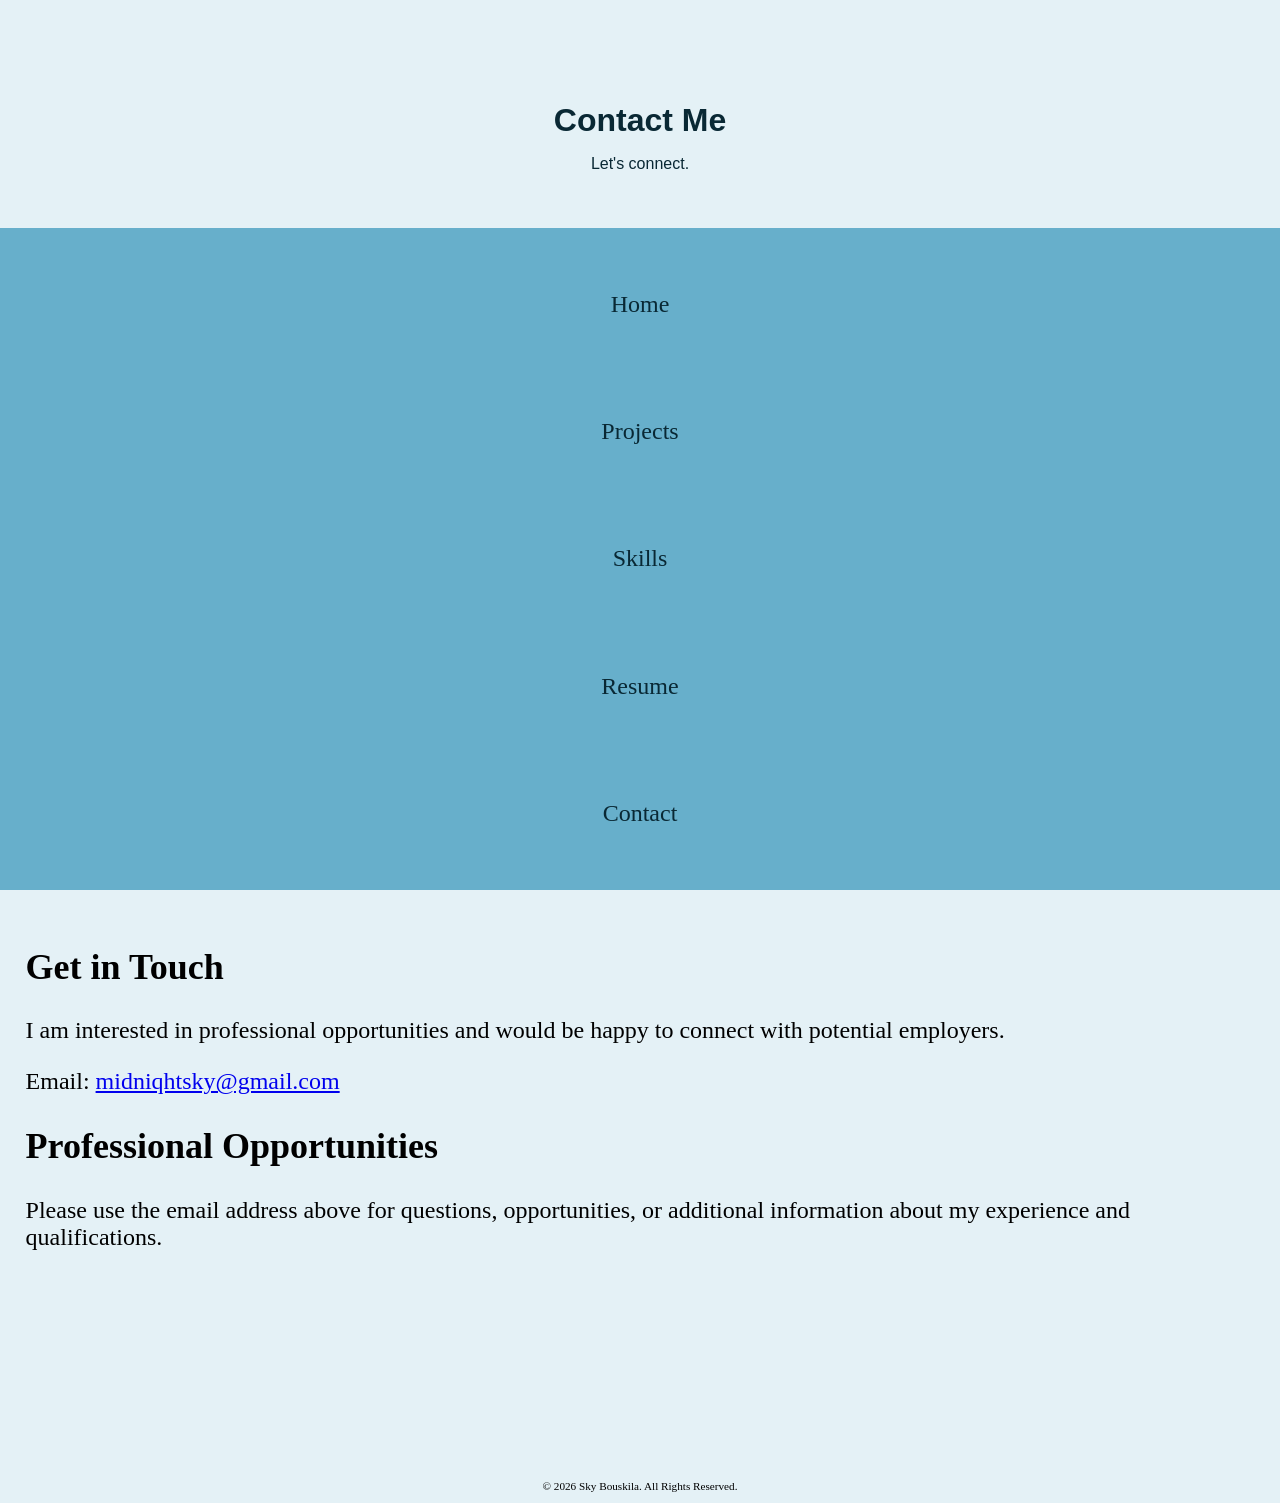
==== contact.html @ 8ada5f43 "Update portfolio pages" ====
<!DOCTYPE html>
<html lang="en">
<head>
    <meta charset="utf-8">
    <meta name="viewport" content="width=device-width, initial-scale=1.0">
    <title>Sky Bouskila | Contact</title>
    <link rel="stylesheet" href="css/styles.css">
</head>

<body>

    <header>
        <h1>Contact Me</h1>
        <p>Let's connect.</p>
    </header>

    <nav>
        <ul>
            <li><a href="index.html">Home</a></li>
            <li><a href="projects.html">Projects</a></li>
            <li><a href="skills.html">Skills</a></li>
            <li><a href="resume.html">Resume</a></li>
            <li><a href="contact.html">Contact</a></li>
        </ul>
    </nav>

    <main>

        <section>
            <h2>Get in Touch</h2>
            <p>
                I am interested in professional opportunities and would be happy
                to connect with potential employers.
            </p>

            <p>
                Email:
                <a href="mailto:sarahhavigayil@gmail.com">
                    midniqhtsky@gmail.com
                </a>
            </p>
        </section>

        <section>
            <h2>Professional Opportunities</h2>
            <p>
                Please use the email address above for questions, opportunities,
                or additional information about my experience and qualifications.
            </p>
        </section>

    </main>

    <footer>
        <p>&copy; 2026 Sky Bouskila. All Rights Reserved.</p>
    </footer>

</body>
</html>
---- css/styles.css ----
/*
Author: 
File Name: 
Date: 
*/

/* CSS Reset */
body, header, nav, main, footer, h1, div, img, ul {
    margin: 0;
    padding: 0;
    border: 0;
}

/* Style rule for body and images */
body {
	background-color: #e4f1f6;
}

img {
	max-width: 100%;
	display: block;
}

/* Style rules for mobile viewport */

/* Style rule to hide tablet-desk class */
.tablet-desk {
	display: none;
}

/* Style rule for header */
header {
	font-family: Verdana, Arial, sans-serif;
	text-align: center;
    padding: 3%;
    color: #092834;
    margin-top: 5%;
}

/* Style rules for nav */
nav {
	padding: 1%;
    margin-bottom: 1%;
    background-color: #67afcb;
}

nav ul {
    text-align: center;
}

nav li {
    font-size: 1.5em;
    padding: 4%;
}

nav li a {
    display: block;
    color: #092834;
    text-decoration: none;
}

/* Style rules for main content */
main {
	display: block;
	margin: 1% 1% 15%;
	padding: 1%;
    font-size: 1.5em;
}

.corner {
	border-radius: 12px;
}

#image {
    margin-bottom: 1%;
}

/* Style rule for footer */
footer {
	font-size: .70em;
	text-align: center;
	margin-top: 2em;
}
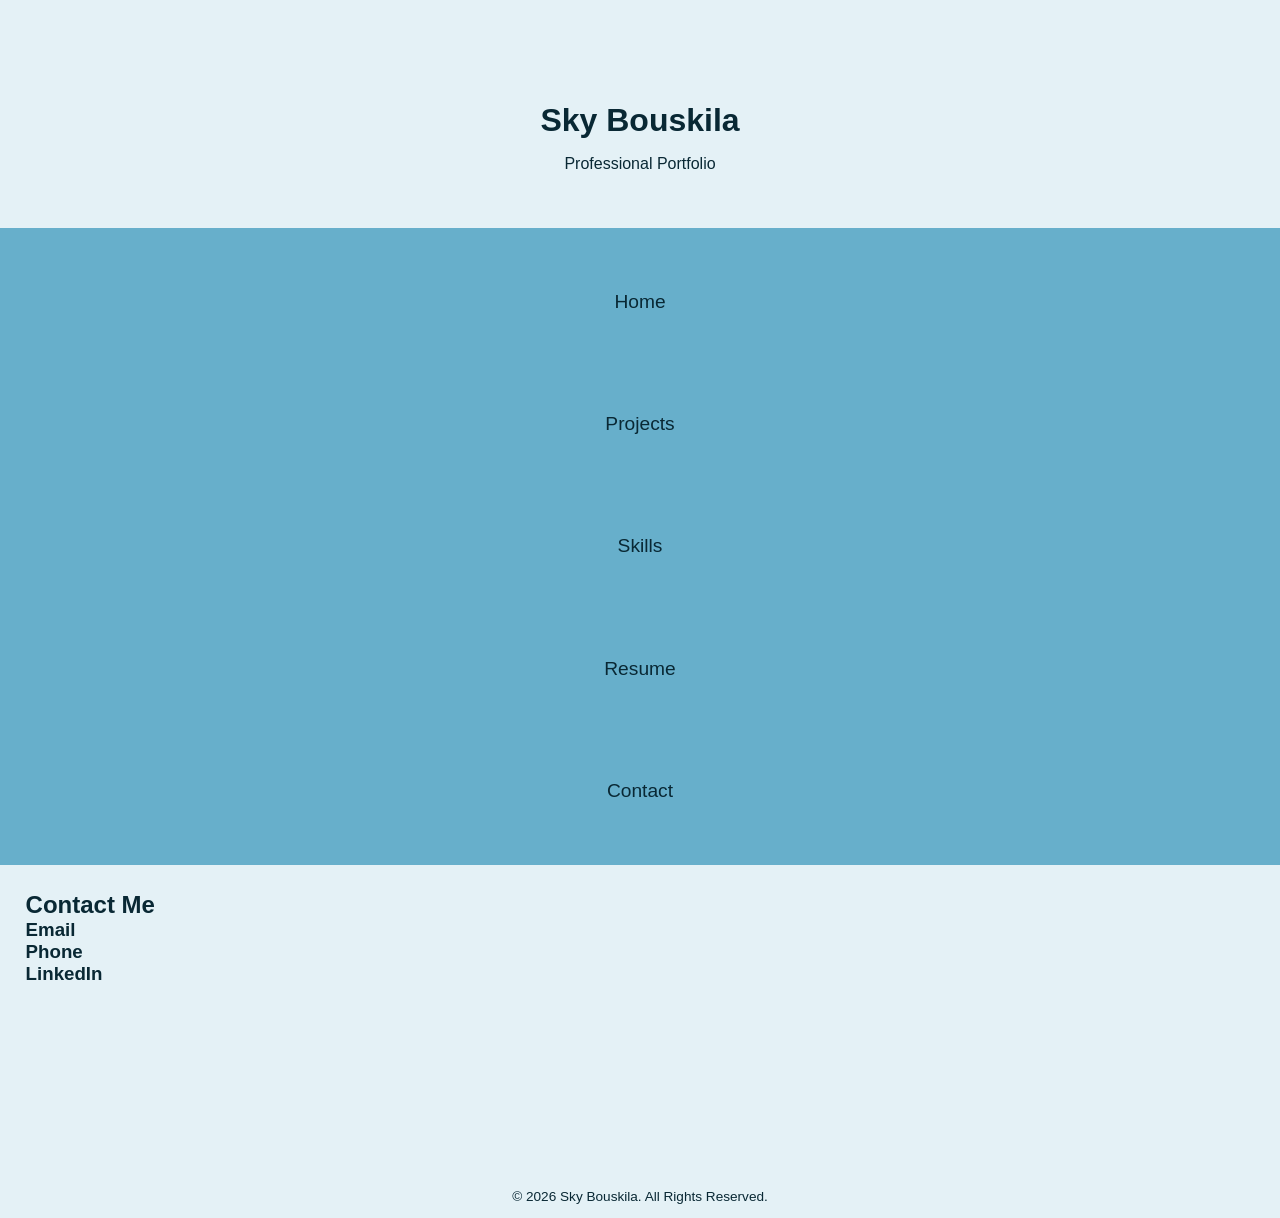
==== commit 08dca0b2: "Update contact.html" ====
--- a/contact.html
+++ b/contact.html
@@ -1,17 +1,17 @@
+
 <!DOCTYPE html>
 <html lang="en">
 <head>
-    <meta charset="utf-8">
+    <meta charset="UTF-8">
     <meta name="viewport" content="width=device-width, initial-scale=1.0">
     <title>Sky Bouskila | Contact</title>
     <link rel="stylesheet" href="css/styles.css">
 </head>
-
 <body>
 
     <header>
-        <h1>Contact Me</h1>
-        <p>Let's connect.</p>
+        <h1>Sky Bouskila</h1>
+        <p>Professional Portfolio</p>
     </header>
 
     <nav>
@@ -25,30 +25,19 @@
     </nav>
 
     <main>
+        <h2>Contact Me</h2>
 
         <section>
-            <h2>Get in Touch</h2>
-            <p>
-                I am interested in professional opportunities and would be happy
-                to connect with potential employers.
-            </p>
-
-            <p>
-                Email:
-                <a href="mailto:sarahhavigayil@gmail.com">
-                    midniqhtsky@gmail.com
-                </a>
-            </p>
+            <h3>Email</h3>
         </section>
 
         <section>
-            <h2>Professional Opportunities</h2>
-            <p>
-                Please use the email address above for questions, opportunities,
-                or additional information about my experience and qualifications.
-            </p>
+            <h3>Phone</h3>
         </section>
 
+        <section>
+            <h3>LinkedIn</h3>
+        </section>
     </main>
 
     <footer>
@@ -56,4 +45,4 @@
     </footer>
 
 </body>
-</html>+</html>
--- a/css/styles.css
+++ b/css/styles.css
@@ -1,55 +1,59 @@
+
 /*
-Author: 
-File Name: 
-Date: 
+Author: Sky Bouskila
+File Name: styles.css
+Date: November 2026
 */
 
 /* CSS Reset */
-body, header, nav, main, footer, h1, div, img, ul {
+body, header, nav, main, footer, h1, h2, h3, div, img, ul, li {
     margin: 0;
     padding: 0;
     border: 0;
 }
 
-/* Style rule for body and images */
+/* Global Style Rules */
 body {
-	background-color: #e4f1f6;
+    background-color: #e4f1f6;
+    font-family: Arial, sans-serif;
+    color: #092834;
 }
 
 img {
-	max-width: 100%;
-	display: block;
+    max-width: 100%;
+    display: block;
 }
 
-/* Style rules for mobile viewport */
+/* Mobile Viewport Styles */
 
-/* Style rule to hide tablet-desk class */
+/* Hide tablet-desktop class */
 .tablet-desk {
-	display: none;
+    display: none;
 }
 
-/* Style rule for header */
+/* Header */
 header {
-	font-family: Verdana, Arial, sans-serif;
-	text-align: center;
+    font-family: Arial, sans-serif;
+    text-align: center;
     padding: 3%;
     color: #092834;
     margin-top: 5%;
 }
 
-/* Style rules for nav */
+/* Navigation */
 nav {
-	padding: 1%;
+    padding: 1%;
     margin-bottom: 1%;
     background-color: #67afcb;
 }
 
 nav ul {
     text-align: center;
+    list-style-type: none;
 }
 
 nav li {
-    font-size: 1.5em;
+    font-size: 1.2em;
     padding: 4%;
 }
 
@@ -59,25 +63,25 @@
     text-decoration: none;
 }
 
-/* Style rules for main content */
+/* Main Content */
 main {
-	display: block;
-	margin: 1% 1% 15%;
-	padding: 1%;
-    font-size: 1.5em;
+    display: block;
+    margin: 1% 1% 15%;
+    padding: 1%;
+    font-size: 1em;
 }
 
 .corner {
-	border-radius: 12px;
+    border-radius: 12px;
 }
 
 #image {
     margin-bottom: 1%;
 }
 
-/* Style rule for footer */
+/* Footer */
 footer {
-	font-size: .70em;
-	text-align: center;
-	margin-top: 2em;
-}+    font-size: 0.85em;
+    text-align: center;
+    margin-top: 2em;
+}
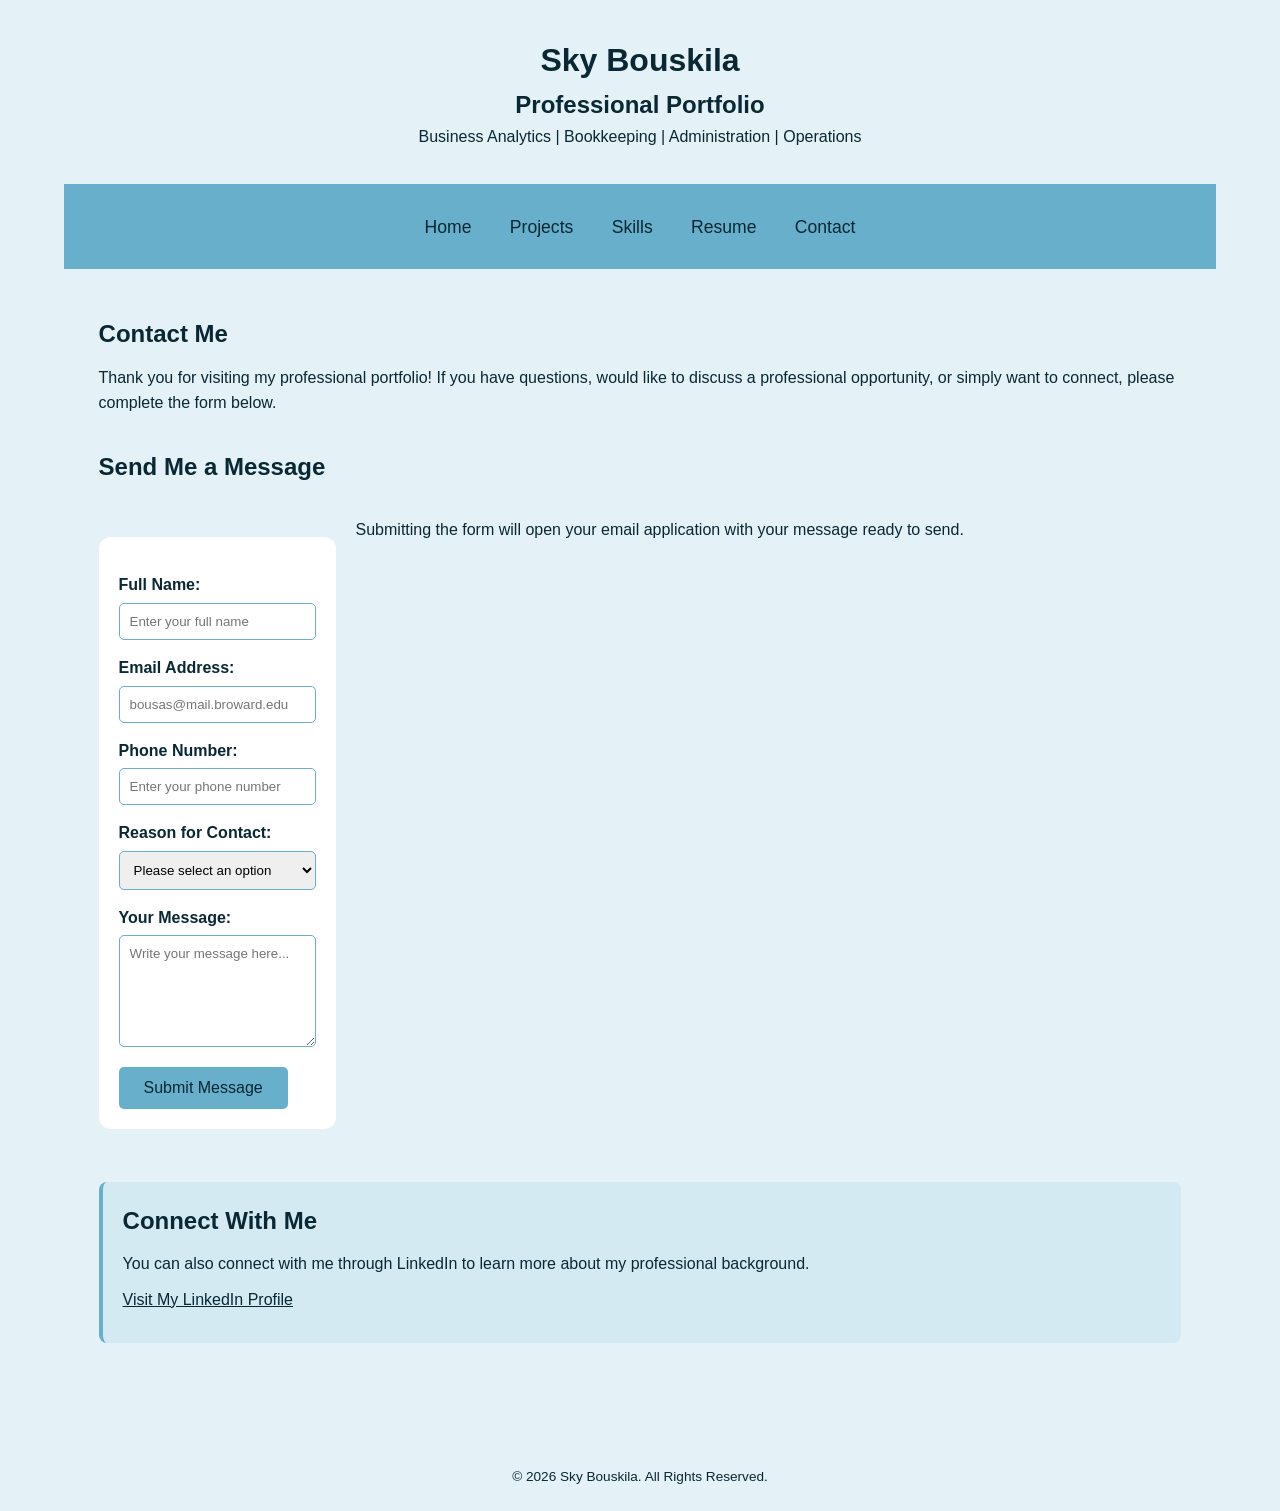
==== commit c991fb37: "Update contact.html" ====
--- a/contact.html
+++ b/contact.html
@@ -1,48 +1,162 @@
 
 <!DOCTYPE html>
 <html lang="en">
+
 <head>
     <meta charset="UTF-8">
     <meta name="viewport" content="width=device-width, initial-scale=1.0">
+    <meta name="description" content="Contact Sky Bouskila for professional opportunities.">
     <title>Sky Bouskila | Contact</title>
     <link rel="stylesheet" href="css/styles.css">
 </head>
+
 <body>
+    <div id="container">
 
-    <header>
-        <h1>Sky Bouskila</h1>
-        <p>Professional Portfolio</p>
-    </header>
+        <header>
+            <h1>Sky Bouskila</h1>
+            <h2>Professional Portfolio</h2>
+            <p>Business Analytics | Bookkeeping | Administration | Operations</p>
+        </header>
 
-    <nav>
-        <ul>
-            <li><a href="index.html">Home</a></li>
-            <li><a href="projects.html">Projects</a></li>
-            <li><a href="skills.html">Skills</a></li>
-            <li><a href="resume.html">Resume</a></li>
-            <li><a href="contact.html">Contact</a></li>
-        </ul>
-    </nav>
+        <nav aria-label="Main Navigation">
+            <ul>
+                <li><a href="index.html">Home</a></li>
+                <li><a href="projects.html">Projects</a></li>
+                <li><a href="skills.html">Skills</a></li>
+                <li><a href="resume.html">Resume</a></li>
+                <li><a href="contact.html">Contact</a></li>
+            </ul>
+        </nav>
 
-    <main>
-        <h2>Contact Me</h2>
+        <main>
+            <section>
+                <h2>Contact Me</h2>
 
-        <section>
-            <h3>Email</h3>
-        </section>
+                <p>
+                    Thank you for visiting my professional portfolio!
+                    If you have questions, would like to discuss a
+                    professional opportunity, or simply want to connect,
+                    please complete the form below.
+                </p>
+            </section>
 
-        <section>
-            <h3>Phone</h3>
-        </section>
+            <section>
+                <h2>Send Me a Message</h2>
 
-        <section>
-            <h3>LinkedIn</h3>
-        </section>
-    </main>
+                <form id="contact-form">
 
-    <footer>
-        <p>&copy; 2026 Sky Bouskila. All Rights Reserved.</p>
-    </footer>
+                    <label for="full-name">Full Name:</label>
+                    <input
+                        type="text"
+                        id="full-name"
+                        name="full-name"
+                        placeholder="Enter your full name"
+                        minlength="2"
+                        required>
+
+                    <label for="email">Email Address:</label>
+                    <input
+                        type="email"
+                        id="email"
+                        name="email"
+                        placeholder="bousas@mail.broward.edu"
+                        required>
+
+                    <label for="phone">Phone Number:</label>
+                    <input
+                        type="tel"
+                        id="phone"
+                        name="phone"
+                        placeholder="Enter your phone number"
+                        pattern="[0-9+(). -]{7,20}"
+                        title="Enter a valid phone number using 7 to 20 characters.">
+
+                    <label for="reason">Reason for Contact:</label>
+                    <select id="reason" name="reason" required>
+                        <option value="">Please select an option</option>
+                        <option value="Job Opportunity">Job Opportunity</option>
+                        <option value="Business Inquiry">Business Inquiry</option>
+                        <option value="Networking">Networking</option>
+                        <option value="General Question">General Question</option>
+                        <option value="Other">Other</option>
+                    </select>
+
+                    <label for="message">Your Message:</label>
+                    <textarea
+                        id="message"
+                        name="message"
+                        rows="6"
+                        minlength="10"
+                        placeholder="Write your message here..."
+                        required></textarea>
+
+                    <button type="submit">Submit Message</button>
+                </form>
+
+                <p id="form-note" aria-live="polite">
+                    Submitting the form will open your email application
+                    with your message ready to send.
+                </p>
+            </section>
+
+            <aside>
+                <h2>Connect With Me</h2>
+
+                <p>
+                    You can also connect with me through LinkedIn
+                    to learn more about my professional background.
+                </p>
+
+                <p>
+                    <a href="https://www.linkedin.com/in/sarah-bouskila-78099219b"
+                       target="_blank"
+                       rel="noopener noreferrer">
+                        Visit My LinkedIn Profile
+                    </a>
+                </p>
+            </aside>
+        </main>
+
+        <footer>
+            <p>&copy; 2026 Sky Bouskila. All Rights Reserved.</p>
+        </footer>
+
+    </div>
+
+    <script>
+        const contactForm = document.getElementById("contact-form");
+
+        contactForm.addEventListener("submit", function(event) {
+            event.preventDefault();
+
+            if (!contactForm.reportValidity()) {
+                return;
+            }
+
+            const name = document.getElementById("full-name").value;
+            const email = document.getElementById("email").value;
+            const phone = document.getElementById("phone").value;
+            const reason = document.getElementById("reason").value;
+            const message = document.getElementById("message").value;
+
+            const subject = encodeURIComponent(
+                "Portfolio Contact: " + reason
+            );
+
+            const body = encodeURIComponent(
+                "Name: " + name + "\n" +
+                "Email: " + email + "\n" +
+                "Phone: " + phone + "\n" +
+                "Reason: " + reason + "\n\n" +
+                "Message:\n" + message
+            );
+
+            window.location.href =
+                "mailto:bousas@mail.broward.edu?subject=" +
+                subject + "&body=" + body;
+        });
+    </script>
 
 </body>
 </html>
--- a/css/styles.css
+++ b/css/styles.css
@@ -6,17 +6,19 @@
 */
 
 /* CSS Reset */
-body, header, nav, main, footer, h1, h2, h3, div, img, ul, li {
+body, header, nav, main, footer, h1, h2, h3, h4,
+div, img, ul, li, p, section, article, aside {
     margin: 0;
     padding: 0;
     border: 0;
 }
 
-/* Global Style Rules */
+/* Global Styles */
 body {
     background-color: #e4f1f6;
     font-family: Arial, sans-serif;
     color: #092834;
+    line-height: 1.6;
 }
 
 img {
@@ -24,26 +26,31 @@
     display: block;
 }
 
-/* Mobile Viewport Styles */
-
-/* Hide tablet-desktop class */
-.tablet-desk {
-    display: none;
+/* Container */
+#container {
+    width: 90%;
+    margin: 0 auto;
 }
 
 /* Header */
 header {
-    font-family: Arial, sans-serif;
     text-align: center;
     padding: 3%;
     color: #092834;
-    margin-top: 5%;
+}
+
+header h1 {
+    font-size: 2em;
+}
+
+header h2 {
+    font-size: 1.5em;
 }
 
 /* Navigation */
 nav {
     padding: 1%;
-    margin-bottom: 1%;
+    margin-bottom: 2%;
     background-color: #67afcb;
 }
 
@@ -53,30 +60,174 @@
 }
 
 nav li {
-    font-size: 1.2em;
-    padding: 4%;
+    display: inline-block;
+    font-size: 1.1em;
+    padding: 1%;
 }
 
 nav li a {
-    display: block;
     color: #092834;
     text-decoration: none;
+}
+
+nav li a:hover {
+    color: #ffffff;
 }
 
 /* Main Content */
 main {
-    display: block;
-    margin: 1% 1% 15%;
-    padding: 1%;
+    margin: 2% 1% 5%;
+    padding: 2%;
     font-size: 1em;
 }
 
+main section {
+    margin-bottom: 3%;
+}
+
+main h2 {
+    margin-bottom: 1%;
+}
+
+main h3 {
+    margin-top: 2%;
+}
+
+main p {
+    margin-bottom: 1%;
+}
+
+main a {
+    color: #092834;
+}
+
+/* Portfolio Cards */
+#container main section:nth-of-type(2) > div {
+    background-color: #ffffff;
+    border-radius: 12px;
+    padding: 20px;
+    margin: 10px 0;
+    box-sizing: border-box;
+}
+
+/* Hide Tablet-Desktop Content */
+.tablet-desk {
+    display: none;
+}
+
+/* Rounded Corners */
 .corner {
     border-radius: 12px;
 }
 
-#image {
-    margin-bottom: 1%;
+/* Skills Table Styling */
+.skills-table {
+    width: 100%;
+    border-collapse: collapse;
+    margin: 20px 0;
+    background-color: #ffffff;
+}
+
+.skills-table caption {
+    font-size: 1.2em;
+    font-weight: bold;
+    padding: 10px;
+}
+
+.skills-table th,
+.skills-table td {
+    border: 1px solid #67afcb;
+    padding: 12px;
+    text-align: left;
+}
+
+.skills-table th {
+    background-color: #67afcb;
+    color: #092834;
+}
+
+/* Alternating Table Row Colors */
+.skills-table tbody tr:nth-of-type(even) {
+    background-color: #d4eaf3;
+}
+
+.skills-table tbody tr:nth-of-type(odd) {
+    background-color: #ffffff;
+}
+
+/* Article Styling */
+article {
+    background-color: #ffffff;
+    padding: 20px;
+    margin: 15px 0;
+    border-radius: 12px;
+}
+
+/* Aside Styling */
+aside {
+    background-color: #d4eaf3;
+    padding: 20px;
+    margin: 20px 0;
+    border-left: 4px solid #67afcb;
+    border-radius: 8px;
+}
+
+/* Contact Form Styling */
+form {
+    background-color: #ffffff;
+    padding: 20px;
+    margin: 20px 0;
+    border-radius: 12px;
+    max-width: 600px;
+}
+
+form label {
+    display: block;
+    margin-top: 15px;
+    font-weight: bold;
+}
+
+form input,
+form select,
+form textarea {
+    display: block;
+    width: 100%;
+    padding: 10px;
+    margin-top: 5px;
+    border: 1px solid #67afcb;
+    border-radius: 5px;
+    box-sizing: border-box;
+    font-family: Arial, sans-serif;
+}
+
+form button {
+    background-color: #67afcb;
+    color: #092834;
+    padding: 12px 25px;
+    margin-top: 20px;
+    border: none;
+    border-radius: 5px;
+    cursor: pointer;
+    font-size: 1em;
+}
+
+form button:hover {
+    background-color: #4596b6;
+    color: #ffffff;
+}
+
+/* Multimedia Styling */
+video,
+audio {
+    display: block;
+    max-width: 100%;
+    margin: 20px 0;
+}
+
+video {
+    width: 100%;
+    max-width: 650px;
+    border-radius: 12px;
 }
 
 /* Footer */
@@ -84,4 +235,49 @@
     font-size: 0.85em;
     text-align: center;
     margin-top: 2em;
-}
+    padding: 2%;
+}
+
+/* Mobile Table Styling */
+@media screen and (max-width: 600px) {
+
+    .skills-table {
+        font-size: 0.85em;
+    }
+
+    .skills-table th,
+    .skills-table td {
+        padding: 6px;
+        overflow-wrap: anywhere;
+    }
+
+    nav li {
+        padding: 2%;
+    }
+}
+
+/* Desktop Layout */
+@media screen and (min-width: 768px) {
+
+    #container main section:nth-of-type(2) {
+        display: flex;
+        flex-wrap: wrap;
+        gap: 20px;
+    }
+
+    #container main section:nth-of-type(2) h2 {
+        width: 100%;
+    }
+
+    #container main section:nth-of-type(2) > div {
+        flex: 1 1 40%;
+    }
+
+    nav li {
+        padding: 1.5%;
+    }
+
+    .tablet-desk {
+        display: block;
+    }
+}
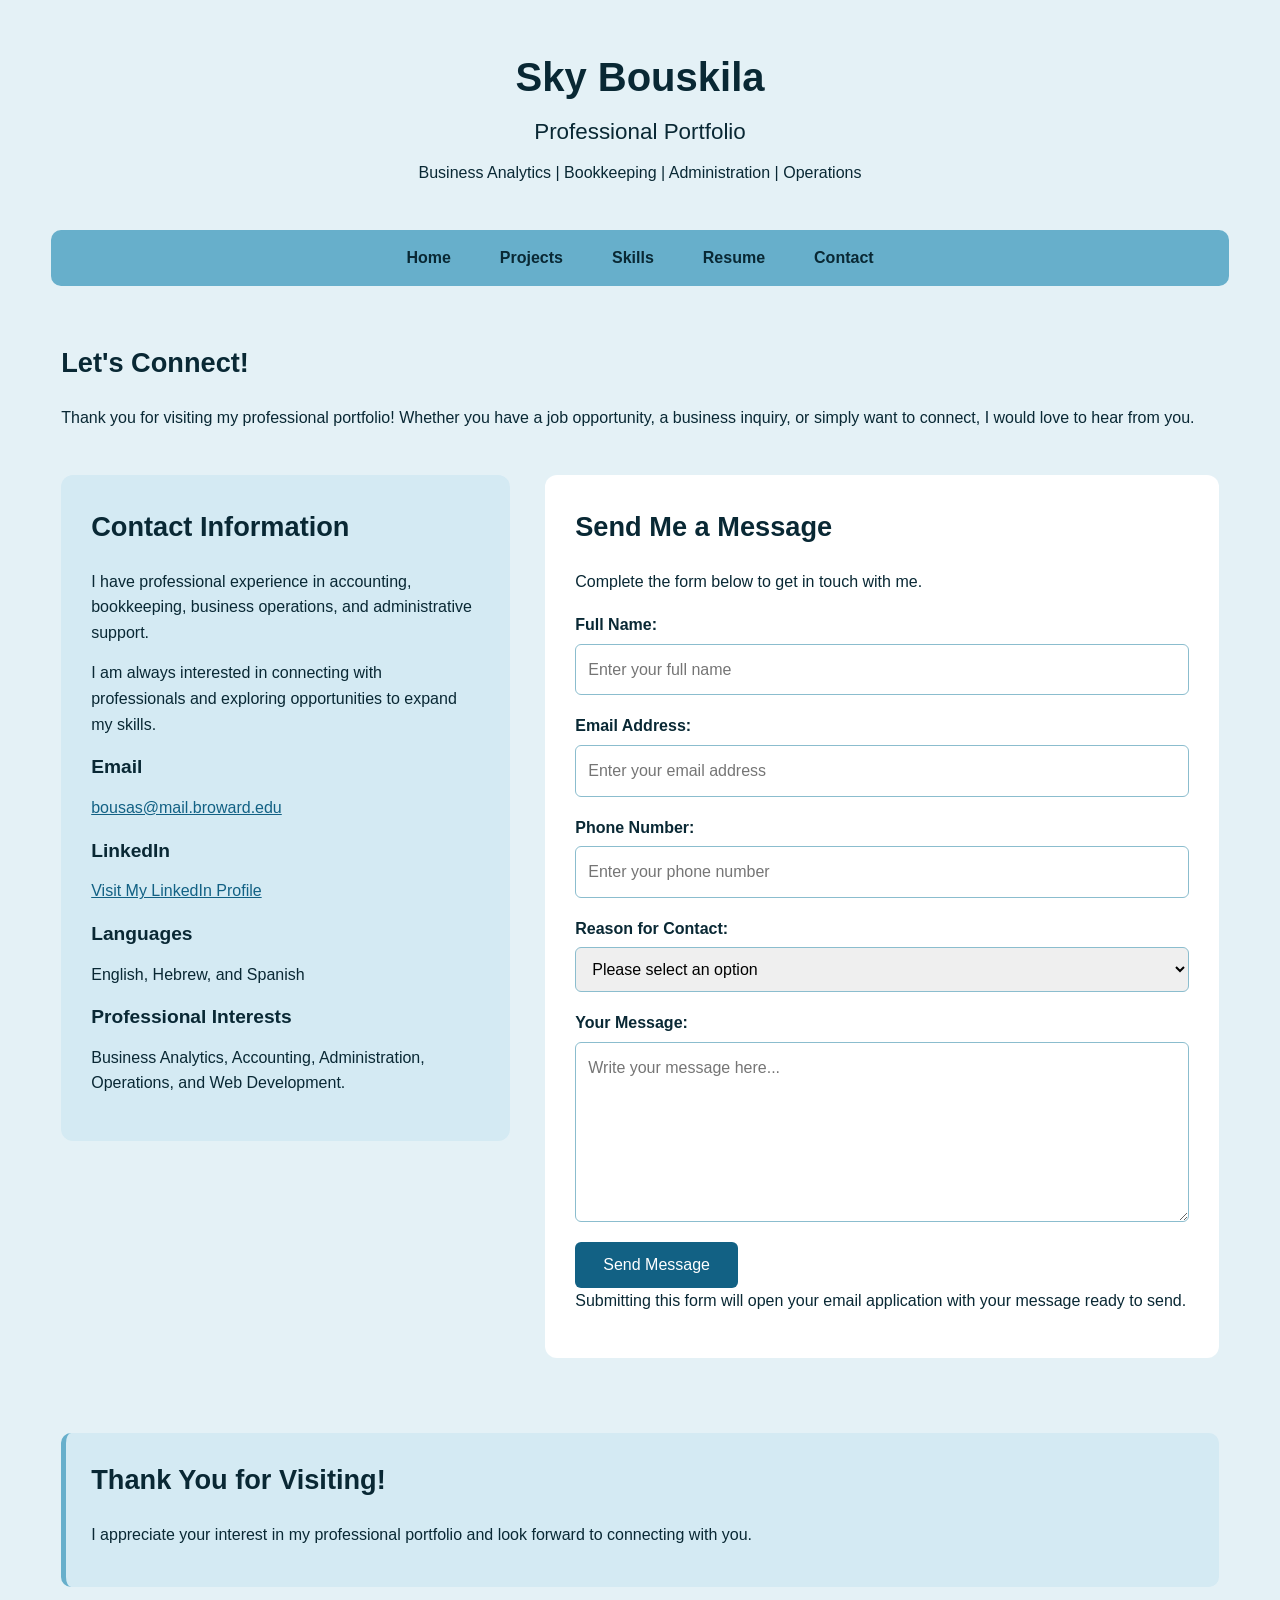
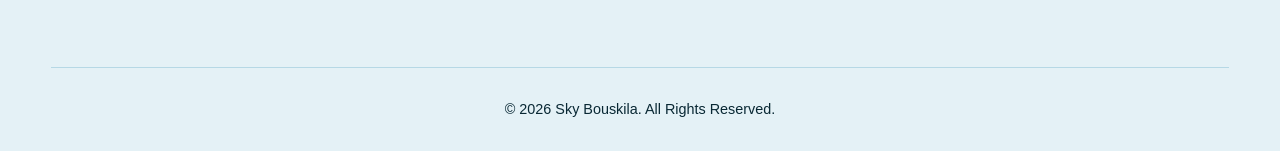
==== commit e8b7f21e: "Update contact.html" ====
--- a/contact.html
+++ b/contact.html
@@ -1,12 +1,21 @@
 
 <!DOCTYPE html>
+<!--
+    Student Name: Sky Bouskila
+    File Name: contact.html
+    Date: November 2026
+-->
 <html lang="en">
 
 <head>
     <meta charset="UTF-8">
-    <meta name="viewport" content="width=device-width, initial-scale=1.0">
-    <meta name="description" content="Contact Sky Bouskila for professional opportunities.">
+    <meta name="viewport"
+          content="width=device-width, initial-scale=1.0">
+    <meta name="description"
+          content="Contact Sky Bouskila for professional opportunities.">
+
     <title>Sky Bouskila | Contact</title>
+
     <link rel="stylesheet" href="css/styles.css">
 </head>
 
@@ -16,7 +25,10 @@
         <header>
             <h1>Sky Bouskila</h1>
             <h2>Professional Portfolio</h2>
-            <p>Business Analytics | Bookkeeping | Administration | Operations</p>
+            <p>
+                Business Analytics | Bookkeeping |
+                Administration | Operations
+            </p>
         </header>
 
         <nav aria-label="Main Navigation">
@@ -25,137 +37,257 @@
                 <li><a href="projects.html">Projects</a></li>
                 <li><a href="skills.html">Skills</a></li>
                 <li><a href="resume.html">Resume</a></li>
-                <li><a href="contact.html">Contact</a></li>
+                <li><a href="contact.html"
+                       aria-current="page">Contact</a></li>
             </ul>
         </nav>
 
         <main>
+
             <section>
-                <h2>Contact Me</h2>
+                <h2>Let's Connect!</h2>
 
                 <p>
-                    Thank you for visiting my professional portfolio!
-                    If you have questions, would like to discuss a
-                    professional opportunity, or simply want to connect,
-                    please complete the form below.
+                    Thank you for visiting my professional
+                    portfolio! Whether you have a job
+                    opportunity, a business inquiry, or
+                    simply want to connect, I would love
+                    to hear from you.
                 </p>
             </section>
 
-            <section>
-                <h2>Send Me a Message</h2>
-
-                <form id="contact-form">
-
-                    <label for="full-name">Full Name:</label>
-                    <input
-                        type="text"
-                        id="full-name"
-                        name="full-name"
-                        placeholder="Enter your full name"
-                        minlength="2"
-                        required>
-
-                    <label for="email">Email Address:</label>
-                    <input
-                        type="email"
-                        id="email"
-                        name="email"
-                        placeholder="bousas@mail.broward.edu"
-                        required>
-
-                    <label for="phone">Phone Number:</label>
-                    <input
-                        type="tel"
-                        id="phone"
-                        name="phone"
-                        placeholder="Enter your phone number"
-                        pattern="[0-9+(). -]{7,20}"
-                        title="Enter a valid phone number using 7 to 20 characters.">
-
-                    <label for="reason">Reason for Contact:</label>
-                    <select id="reason" name="reason" required>
-                        <option value="">Please select an option</option>
-                        <option value="Job Opportunity">Job Opportunity</option>
-                        <option value="Business Inquiry">Business Inquiry</option>
-                        <option value="Networking">Networking</option>
-                        <option value="General Question">General Question</option>
-                        <option value="Other">Other</option>
-                    </select>
-
-                    <label for="message">Your Message:</label>
-                    <textarea
-                        id="message"
-                        name="message"
-                        rows="6"
-                        minlength="10"
-                        placeholder="Write your message here..."
-                        required></textarea>
-
-                    <button type="submit">Submit Message</button>
-                </form>
-
-                <p id="form-note" aria-live="polite">
-                    Submitting the form will open your email application
-                    with your message ready to send.
-                </p>
-            </section>
+            <div class="contact-layout">
+
+                <!-- Left Column -->
+                <section class="contact-info">
+
+                    <h2>Contact Information</h2>
+
+                    <p>
+                        I have professional experience in
+                        accounting, bookkeeping, business
+                        operations, and administrative
+                        support.
+                    </p>
+
+                    <p>
+                        I am always interested in connecting
+                        with professionals and exploring
+                        opportunities to expand my skills.
+                    </p>
+
+                    <h3>Email</h3>
+
+                    <p>
+                        <a href="mailto:bousas@mail.broward.edu">
+                            bousas@mail.broward.edu
+                        </a>
+                    </p>
+
+                    <h3>LinkedIn</h3>
+
+                    <p>
+                        <a
+                          href="https://www.linkedin.com/in/sarah-bouskila-78099219b"
+                          target="_blank"
+                          rel="noopener noreferrer">
+                            Visit My LinkedIn Profile
+                        </a>
+                    </p>
+
+                    <h3>Languages</h3>
+
+                    <p>
+                        English, Hebrew, and Spanish
+                    </p>
+
+                    <h3>Professional Interests</h3>
+
+                    <p>
+                        Business Analytics, Accounting,
+                        Administration, Operations,
+                        and Web Development.
+                    </p>
+
+                </section>
+
+                <!-- Right Column -->
+                <section class="contact-form">
+
+                    <h2>Send Me a Message</h2>
+
+                    <p>
+                        Complete the form below to get
+                        in touch with me.
+                    </p>
+
+                    <form id="contact-form">
+
+                        <label for="full-name">
+                            Full Name:
+                        </label>
+
+                        <input
+                            type="text"
+                            id="full-name"
+                            name="full-name"
+                            placeholder="Enter your full name"
+                            minlength="2"
+                            required>
+
+                        <label for="email">
+                            Email Address:
+                        </label>
+
+                        <input
+                            type="email"
+                            id="email"
+                            name="email"
+                            placeholder="Enter your email address"
+                            required>
+
+                        <label for="phone">
+                            Phone Number:
+                        </label>
+
+                        <input
+                            type="tel"
+                            id="phone"
+                            name="phone"
+                            placeholder="Enter your phone number"
+                            pattern="[0-9+(). -]{7,20}"
+                            title="Enter a valid phone number using 7 to 20 characters.">
+
+                        <label for="reason">
+                            Reason for Contact:
+                        </label>
+
+                        <select
+                            id="reason"
+                            name="reason"
+                            required>
+
+                            <option value="">
+                                Please select an option
+                            </option>
+
+                            <option value="Job Opportunity">
+                                Job Opportunity
+                            </option>
+
+                            <option value="Business Inquiry">
+                                Business Inquiry
+                            </option>
+
+                            <option value="Networking">
+                                Networking
+                            </option>
+
+                            <option value="General Question">
+                                General Question
+                            </option>
+
+                            <option value="Other">
+                                Other
+                            </option>
+
+                        </select>
+
+                        <label for="message">
+                            Your Message:
+                        </label>
+
+                        <textarea
+                            id="message"
+                            name="message"
+                            rows="6"
+                            minlength="10"
+                            placeholder="Write your message here..."
+                            required></textarea>
+
+                        <button type="submit">
+                            Send Message
+                        </button>
+
+                    </form>
+
+                    <p id="form-note" aria-live="polite">
+                        Submitting this form will open
+                        your email application with
+                        your message ready to send.
+                    </p>
+
+                </section>
+
+            </div>
 
             <aside>
-                <h2>Connect With Me</h2>
+                <h2>Thank You for Visiting!</h2>
 
                 <p>
-                    You can also connect with me through LinkedIn
-                    to learn more about my professional background.
-                </p>
-
-                <p>
-                    <a href="https://www.linkedin.com/in/sarah-bouskila-78099219b"
-                       target="_blank"
-                       rel="noopener noreferrer">
-                        Visit My LinkedIn Profile
-                    </a>
+                    I appreciate your interest in my
+                    professional portfolio and look
+                    forward to connecting with you.
                 </p>
             </aside>
+
         </main>
 
         <footer>
-            <p>&copy; 2026 Sky Bouskila. All Rights Reserved.</p>
+            <p>
+                &copy; 2026 Sky Bouskila.
+                All Rights Reserved.
+            </p>
         </footer>
 
     </div>
 
     <script>
-        const contactForm = document.getElementById("contact-form");
-
-        contactForm.addEventListener("submit", function(event) {
-            event.preventDefault();
-
-            if (!contactForm.reportValidity()) {
-                return;
+        const contactForm =
+            document.getElementById("contact-form");
+
+        contactForm.addEventListener(
+            "submit",
+            function(event) {
+
+                event.preventDefault();
+
+                if (!contactForm.reportValidity()) {
+                    return;
+                }
+
+                const name =
+                    document.getElementById("full-name").value;
+
+                const email =
+                    document.getElementById("email").value;
+
+                const phone =
+                    document.getElementById("phone").value;
+
+                const reason =
+                    document.getElementById("reason").value;
+
+                const message =
+                    document.getElementById("message").value;
+
+                const subject = encodeURIComponent(
+                    "Portfolio Contact: " + reason
+                );
+
+                const body = encodeURIComponent(
+                    "Name: " + name + "\n" +
+                    "Email: " + email + "\n" +
+                    "Phone: " + phone + "\n" +
+                    "Reason: " + reason + "\n\n" +
+                    "Message:\n" + message
+                );
+
+                window.location.href =
+                    "mailto:bousas@mail.broward.edu?subject=" +
+                    subject + "&body=" + body;
             }
-
-            const name = document.getElementById("full-name").value;
-            const email = document.getElementById("email").value;
-            const phone = document.getElementById("phone").value;
-            const reason = document.getElementById("reason").value;
-            const message = document.getElementById("message").value;
-
-            const subject = encodeURIComponent(
-                "Portfolio Contact: " + reason
-            );
-
-            const body = encodeURIComponent(
-                "Name: " + name + "\n" +
-                "Email: " + email + "\n" +
-                "Phone: " + phone + "\n" +
-                "Reason: " + reason + "\n\n" +
-                "Message:\n" + message
-            );
-
-            window.location.href =
-                "mailto:bousas@mail.broward.edu?subject=" +
-                subject + "&body=" + body;
-        });
+        );
     </script>
 
 </body>
--- a/css/styles.css
+++ b/css/styles.css
@@ -6,14 +6,12 @@
 */
 
 /* CSS Reset */
-body, header, nav, main, footer, h1, h2, h3, h4,
-div, img, ul, li, p, section, article, aside {
+* {
     margin: 0;
     padding: 0;
-    border: 0;
-}
-
-/* Global Styles */
+    box-sizing: border-box;
+}
+
 body {
     background-color: #e4f1f6;
     font-family: Arial, sans-serif;
@@ -26,112 +24,190 @@
     display: block;
 }
 
-/* Container */
 #container {
-    width: 90%;
+    width: 92%;
+    max-width: 1200px;
     margin: 0 auto;
 }
 
 /* Header */
 header {
     text-align: center;
-    padding: 3%;
+    padding: 45px 20px;
+}
+
+header h1 {
+    font-size: 2.5rem;
     color: #092834;
 }
 
-header h1 {
-    font-size: 2em;
-}
-
 header h2 {
-    font-size: 1.5em;
+    font-size: 1.4rem;
+    margin: 5px 0;
+    font-weight: normal;
+}
+
+header p {
+    margin-top: 10px;
 }
 
 /* Navigation */
 nav {
-    padding: 1%;
-    margin-bottom: 2%;
     background-color: #67afcb;
+    padding: 15px;
+    border-radius: 10px;
+    margin-bottom: 30px;
 }
 
 nav ul {
-    text-align: center;
-    list-style-type: none;
-}
-
-nav li {
-    display: inline-block;
-    font-size: 1.1em;
-    padding: 1%;
-}
-
-nav li a {
+    display: flex;
+    justify-content: center;
+    flex-wrap: wrap;
+    gap: 25px;
+    list-style: none;
+}
+
+nav a {
     color: #092834;
     text-decoration: none;
-}
-
-nav li a:hover {
-    color: #ffffff;
+    font-weight: bold;
+    padding: 8px 12px;
+    border-radius: 6px;
+}
+
+nav a:hover,
+nav a:focus {
+    background-color: #092834;
+    color: white;
 }
 
 /* Main Content */
 main {
-    margin: 2% 1% 5%;
-    padding: 2%;
-    font-size: 1em;
+    padding: 25px 10px 50px;
 }
 
 main section {
-    margin-bottom: 3%;
+    margin-bottom: 45px;
 }
 
 main h2 {
-    margin-bottom: 1%;
+    font-size: 1.7rem;
+    margin-bottom: 20px;
 }
 
 main h3 {
-    margin-top: 2%;
+    font-size: 1.2rem;
+    margin-bottom: 12px;
 }
 
 main p {
-    margin-bottom: 1%;
+    margin-bottom: 15px;
 }
 
 main a {
-    color: #092834;
-}
-
-/* Portfolio Cards */
+    color: #126184;
+}
+
+/* General Cards */
+article {
+    background-color: white;
+    padding: 25px;
+    margin-bottom: 20px;
+    border-radius: 12px;
+    box-shadow: 0 3px 12px rgba(0,0,0,0.06);
+}
+
+article ul {
+    padding-left: 25px;
+}
+
+article li {
+    margin-bottom: 8px;
+}
+
+/* Images */
+.portfolio-image {
+    width: 100%;
+    max-height: 320px;
+    object-fit: cover;
+    border-radius: 12px;
+    margin: 20px 0;
+}
+
+.profile-image {
+    width: 180px;
+    height: 180px;
+    object-fit: cover;
+    border-radius: 50%;
+    margin: 20px auto;
+}
+
+/* Home Page */
+.home-grid {
+    display: grid;
+    grid-template-columns: repeat(2, 1fr);
+    gap: 20px;
+}
+
+.home-grid article {
+    margin: 0;
+}
+
+/* Support Existing Home Page Cards */
 #container main section:nth-of-type(2) > div {
-    background-color: #ffffff;
-    border-radius: 12px;
-    padding: 20px;
-    margin: 10px 0;
-    box-sizing: border-box;
-}
-
-/* Hide Tablet-Desktop Content */
-.tablet-desk {
-    display: none;
-}
-
-/* Rounded Corners */
-.corner {
-    border-radius: 12px;
-}
-
-/* Skills Table Styling */
+    background-color: white;
+    padding: 25px;
+    border-radius: 12px;
+    margin-bottom: 20px;
+}
+
+/* Projects Page */
+.projects-grid {
+    display: grid;
+    grid-template-columns: repeat(2, 1fr);
+    gap: 25px;
+}
+
+.projects-grid article {
+    margin: 0;
+    border-top: 5px solid #67afcb;
+}
+
+.projects-grid img {
+    width: 100%;
+    height: 220px;
+    object-fit: cover;
+    border-radius: 8px;
+    margin-bottom: 15px;
+}
+
+/* Resume Page */
+.resume-section {
+    background-color: white;
+    padding: 30px;
+    margin-bottom: 25px;
+    border-left: 5px solid #67afcb;
+    border-radius: 8px;
+}
+
+.resume-section article {
+    background-color: #f4fafc;
+    box-shadow: none;
+    margin-top: 15px;
+}
+
+/* Skills Table */
 .skills-table {
     width: 100%;
     border-collapse: collapse;
+    background-color: white;
     margin: 20px 0;
-    background-color: #ffffff;
 }
 
 .skills-table caption {
-    font-size: 1.2em;
+    font-size: 1.2rem;
     font-weight: bold;
-    padding: 10px;
+    padding: 12px;
 }
 
 .skills-table th,
@@ -143,47 +219,40 @@
 
 .skills-table th {
     background-color: #67afcb;
-    color: #092834;
-}
-
-/* Alternating Table Row Colors */
-.skills-table tbody tr:nth-of-type(even) {
+}
+
+.skills-table tbody tr:nth-child(even) {
     background-color: #d4eaf3;
 }
 
-.skills-table tbody tr:nth-of-type(odd) {
-    background-color: #ffffff;
-}
-
-/* Article Styling */
-article {
-    background-color: #ffffff;
-    padding: 20px;
-    margin: 15px 0;
-    border-radius: 12px;
-}
-
-/* Aside Styling */
-aside {
+/* Contact Page */
+.contact-layout {
+    display: grid;
+    grid-template-columns: 1fr 1.5fr;
+    gap: 35px;
+    align-items: start;
+}
+
+.contact-info {
     background-color: #d4eaf3;
-    padding: 20px;
-    margin: 20px 0;
-    border-left: 4px solid #67afcb;
-    border-radius: 8px;
-}
-
-/* Contact Form Styling */
+    padding: 30px;
+    border-radius: 12px;
+}
+
+.contact-form {
+    background-color: white;
+    padding: 30px;
+    border-radius: 12px;
+}
+
 form {
-    background-color: #ffffff;
-    padding: 20px;
-    margin: 20px 0;
-    border-radius: 12px;
-    max-width: 600px;
+    width: 100%;
 }
 
 form label {
     display: block;
-    margin-top: 15px;
+    margin-top: 18px;
+    margin-bottom: 6px;
     font-weight: bold;
 }
 
@@ -192,92 +261,155 @@
 form textarea {
     display: block;
     width: 100%;
-    padding: 10px;
-    margin-top: 5px;
-    border: 1px solid #67afcb;
-    border-radius: 5px;
-    box-sizing: border-box;
-    font-family: Arial, sans-serif;
+    padding: 12px;
+    border: 1px solid #8bbdce;
+    border-radius: 6px;
+    font: inherit;
+}
+
+form textarea {
+    min-height: 130px;
+    resize: vertical;
 }
 
 form button {
-    background-color: #67afcb;
-    color: #092834;
-    padding: 12px 25px;
+    background-color: #126184;
+    color: white;
+    border: none;
+    padding: 14px 28px;
+    border-radius: 6px;
+    font-size: 1rem;
+    cursor: pointer;
     margin-top: 20px;
-    border: none;
-    border-radius: 5px;
-    cursor: pointer;
-    font-size: 1em;
 }
 
 form button:hover {
-    background-color: #4596b6;
-    color: #ffffff;
-}
-
-/* Multimedia Styling */
-video,
+    background-color: #092834;
+}
+
+/* Multimedia */
+.video-container {
+    width: 100%;
+    max-width: 720px;
+    margin: 20px auto;
+}
+
+video {
+    display: block;
+    width: 100%;
+    aspect-ratio: 16 / 9;
+    background-color: #092834;
+    border-radius: 12px;
+}
+
 audio {
     display: block;
-    max-width: 100%;
+    width: 100%;
+    max-width: 500px;
     margin: 20px 0;
 }
 
-video {
-    width: 100%;
-    max-width: 650px;
-    border-radius: 12px;
+/* Aside */
+aside {
+    background-color: #d4eaf3;
+    padding: 25px;
+    border-left: 5px solid #67afcb;
+    border-radius: 10px;
+    margin: 30px 0;
+}
+
+/* Utility Classes */
+.corner {
+    border-radius: 12px;
+}
+
+.tablet-desk {
+    display: none;
 }
 
 /* Footer */
 footer {
-    font-size: 0.85em;
     text-align: center;
-    margin-top: 2em;
-    padding: 2%;
-}
-
-/* Mobile Table Styling */
-@media screen and (max-width: 600px) {
-
-    .skills-table {
-        font-size: 0.85em;
-    }
-
-    .skills-table th,
-    .skills-table td {
-        padding: 6px;
-        overflow-wrap: anywhere;
-    }
-
-    nav li {
-        padding: 2%;
-    }
-}
-
-/* Desktop Layout */
+    padding: 30px 15px;
+    border-top: 1px solid #b6d8e5;
+    font-size: 0.9rem;
+}
+
+/* Tablet Layout */
 @media screen and (min-width: 768px) {
-
-    #container main section:nth-of-type(2) {
+    .tablet-desk {
+        display: block;
+    }
+
+    #container main section:nth-of-type(2):has(> div) {
         display: flex;
         flex-wrap: wrap;
         gap: 20px;
     }
 
-    #container main section:nth-of-type(2) h2 {
+    #container main section:nth-of-type(2):has(> div) h2 {
         width: 100%;
     }
 
     #container main section:nth-of-type(2) > div {
         flex: 1 1 40%;
-    }
-
-    nav li {
-        padding: 1.5%;
-    }
-
-    .tablet-desk {
+        margin-bottom: 0;
+    }
+}
+
+/* Mobile Layout */
+@media screen and (max-width: 767px) {
+    #container {
+        width: 95%;
+    }
+
+    header {
+        padding: 30px 10px;
+    }
+
+    header h1 {
+        font-size: 1.8rem;
+    }
+
+    nav ul {
+        gap: 8px;
+    }
+
+    nav a {
         display: block;
-    }
-}
+        padding: 8px;
+        font-size: 0.9rem;
+    }
+
+    main {
+        padding: 15px 5px;
+    }
+
+    .home-grid,
+    .projects-grid,
+    .contact-layout {
+        grid-template-columns: 1fr;
+    }
+
+    article,
+    .resume-section,
+    .contact-form,
+    .contact-info {
+        padding: 18px;
+    }
+
+    .skills-table {
+        font-size: 0.85rem;
+    }
+
+    .skills-table th,
+    .skills-table td {
+        padding: 7px;
+        overflow-wrap: anywhere;
+    }
+
+    .profile-image {
+        width: 140px;
+        height: 140px;
+    }
+}
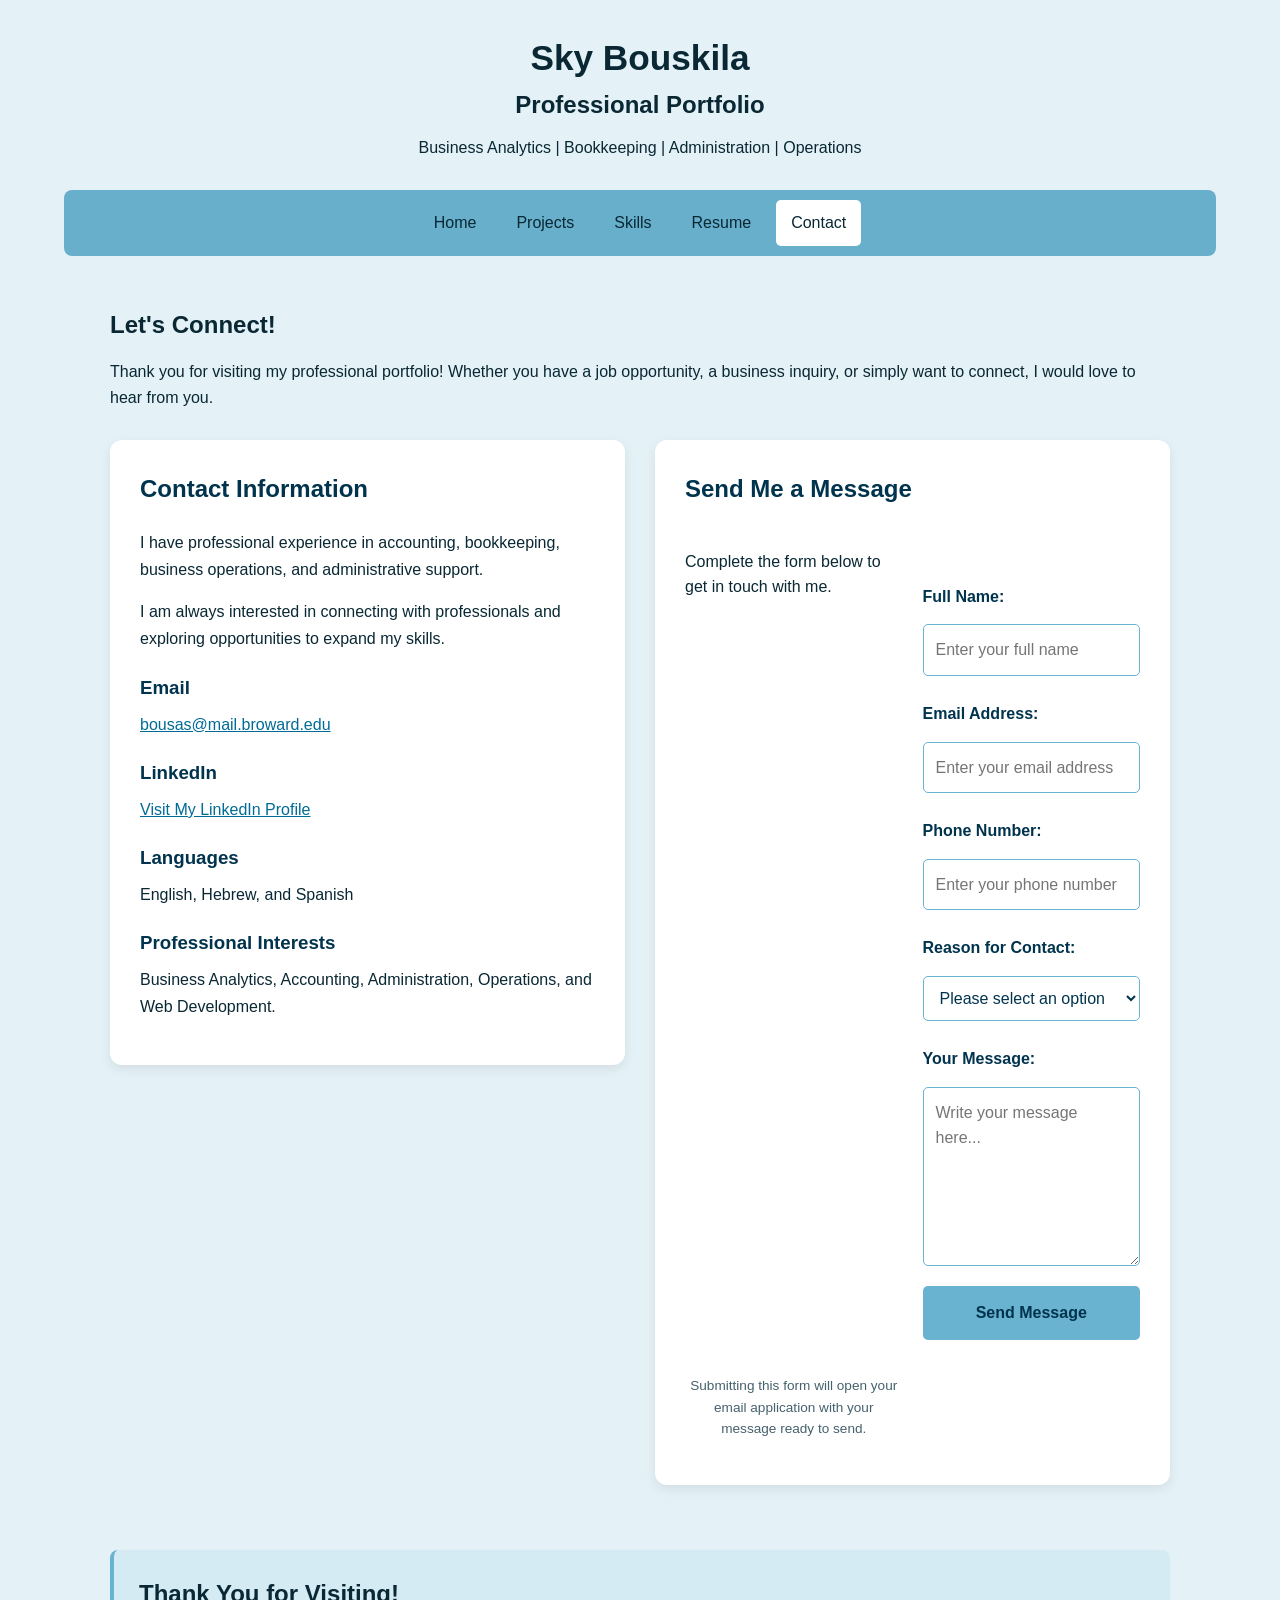
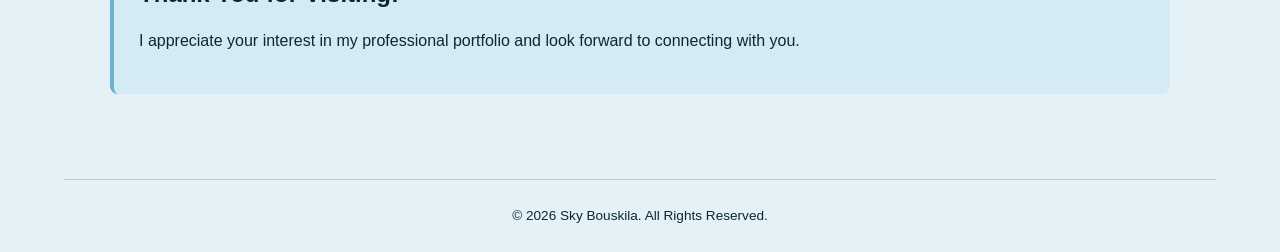
==== commit 0adb19d1: "Enhance contact.html with styles and layout Added CSS styles for layout and form elements in the con" ====
--- a/contact.html
+++ b/contact.html
@@ -9,17 +9,146 @@
 
 <head>
     <meta charset="UTF-8">
-    <meta name="viewport"
-          content="width=device-width, initial-scale=1.0">
-    <meta name="description"
-          content="Contact Sky Bouskila for professional opportunities.">
+    <meta name="viewport" content="width=device-width, initial-scale=1.0">
+    <meta name="description" content="Contact Sky Bouskila for professional opportunities.">
 
     <title>Sky Bouskila | Contact</title>
 
     <link rel="stylesheet" href="css/styles.css">
+
+    <style>
+        * {
+            box-sizing: border-box;
+        }
+
+        .contact-page {
+            width: 100%;
+            max-width: 1100px;
+            margin: 0 auto;
+            padding: 25px 20px;
+        }
+
+        .contact-intro {
+            margin-bottom: 30px;
+        }
+
+        .contact-intro h2 {
+            margin-bottom: 15px;
+        }
+
+        .contact-layout {
+            display: grid;
+            grid-template-columns: minmax(0, 1fr) minmax(0, 1fr);
+            gap: 30px;
+            align-items: start;
+            margin: 30px 0;
+        }
+
+        .contact-info,
+        .contact-form {
+            background-color: #ffffff;
+            padding: 30px;
+            border-radius: 12px;
+            box-shadow: 0 4px 12px rgba(0, 0, 0, 0.08);
+            min-width: 0;
+        }
+
+        .contact-info h2,
+        .contact-form h2 {
+            color: #00334d;
+            margin-bottom: 20px;
+        }
+
+        .contact-info h3 {
+            color: #00334d;
+            margin-top: 20px;
+            margin-bottom: 8px;
+        }
+
+        .contact-info p {
+            line-height: 1.7;
+            margin-bottom: 15px;
+            overflow-wrap: anywhere;
+        }
+
+        .contact-info a {
+            color: #006b96;
+        }
+
+        .contact-form form {
+            display: flex;
+            flex-direction: column;
+            gap: 10px;
+            margin-top: 20px;
+        }
+
+        .contact-form label {
+            font-weight: bold;
+            color: #00334d;
+        }
+
+        .contact-form input,
+        .contact-form select,
+        .contact-form textarea {
+            display: block;
+            width: 100%;
+            padding: 12px;
+            border: 1px solid #69b2d0;
+            border-radius: 5px;
+            font: inherit;
+            background-color: #ffffff;
+            color: #00334d;
+        }
+
+        .contact-form textarea {
+            resize: vertical;
+        }
+
+        .contact-form button {
+            background-color: #69b2d0;
+            color: #00334d;
+            border: none;
+            padding: 14px;
+            border-radius: 5px;
+            font: inherit;
+            font-weight: bold;
+            cursor: pointer;
+            margin-top: 10px;
+        }
+
+        .contact-form button:hover {
+            background-color: #4a9fbe;
+        }
+
+        #form-note {
+            font-size: 0.85rem;
+            text-align: center;
+            margin-top: 15px;
+        }
+
+        .contact-thanks {
+            background-color: #d5ebf4;
+            padding: 25px;
+            border-left: 4px solid #69b2d0;
+            border-radius: 8px;
+            margin-top: 30px;
+        }
+
+        @media screen and (max-width: 767px) {
+            .contact-layout {
+                grid-template-columns: 1fr;
+            }
+
+            .contact-info,
+            .contact-form {
+                padding: 20px;
+            }
+        }
+    </style>
 </head>
 
 <body>
+
     <div id="container">
 
         <header>
@@ -37,14 +166,17 @@
                 <li><a href="projects.html">Projects</a></li>
                 <li><a href="skills.html">Skills</a></li>
                 <li><a href="resume.html">Resume</a></li>
-                <li><a href="contact.html"
-                       aria-current="page">Contact</a></li>
+                <li>
+                    <a href="contact.html" aria-current="page">
+                        Contact
+                    </a>
+                </li>
             </ul>
         </nav>
 
-        <main>
-
-            <section>
+        <main class="contact-page">
+
+            <section class="contact-intro">
                 <h2>Let's Connect!</h2>
 
                 <p>
@@ -58,7 +190,6 @@
 
             <div class="contact-layout">
 
-                <!-- Left Column -->
                 <section class="contact-info">
 
                     <h2>Contact Information</h2>
@@ -66,8 +197,7 @@
                     <p>
                         I have professional experience in
                         accounting, bookkeeping, business
-                        operations, and administrative
-                        support.
+                        operations, and administrative support.
                     </p>
 
                     <p>
@@ -87,19 +217,16 @@
                     <h3>LinkedIn</h3>
 
                     <p>
-                        <a
-                          href="https://www.linkedin.com/in/sarah-bouskila-78099219b"
-                          target="_blank"
-                          rel="noopener noreferrer">
+                        <a href="https://www.linkedin.com/in/sarah-bouskila-78099219b"
+                           target="_blank"
+                           rel="noopener noreferrer">
                             Visit My LinkedIn Profile
                         </a>
                     </p>
 
                     <h3>Languages</h3>
 
-                    <p>
-                        English, Hebrew, and Spanish
-                    </p>
+                    <p>English, Hebrew, and Spanish</p>
 
                     <h3>Professional Interests</h3>
 
@@ -111,7 +238,6 @@
 
                 </section>
 
-                <!-- Right Column -->
                 <section class="contact-form">
 
                     <h2>Send Me a Message</h2>
@@ -162,35 +288,25 @@
                             Reason for Contact:
                         </label>
 
-                        <select
-                            id="reason"
-                            name="reason"
-                            required>
-
+                        <select id="reason" name="reason" required>
                             <option value="">
                                 Please select an option
                             </option>
-
                             <option value="Job Opportunity">
                                 Job Opportunity
                             </option>
-
                             <option value="Business Inquiry">
                                 Business Inquiry
                             </option>
-
                             <option value="Networking">
                                 Networking
                             </option>
-
                             <option value="General Question">
                                 General Question
                             </option>
-
                             <option value="Other">
                                 Other
                             </option>
-
                         </select>
 
                         <label for="message">
@@ -221,7 +337,7 @@
 
             </div>
 
-            <aside>
+            <aside class="contact-thanks">
                 <h2>Thank You for Visiting!</h2>
 
                 <p>
@@ -243,51 +359,37 @@
     </div>
 
     <script>
-        const contactForm =
-            document.getElementById("contact-form");
-
-        contactForm.addEventListener(
-            "submit",
-            function(event) {
-
-                event.preventDefault();
-
-                if (!contactForm.reportValidity()) {
-                    return;
-                }
-
-                const name =
-                    document.getElementById("full-name").value;
-
-                const email =
-                    document.getElementById("email").value;
-
-                const phone =
-                    document.getElementById("phone").value;
-
-                const reason =
-                    document.getElementById("reason").value;
-
-                const message =
-                    document.getElementById("message").value;
-
-                const subject = encodeURIComponent(
-                    "Portfolio Contact: " + reason
-                );
-
-                const body = encodeURIComponent(
-                    "Name: " + name + "\n" +
-                    "Email: " + email + "\n" +
-                    "Phone: " + phone + "\n" +
-                    "Reason: " + reason + "\n\n" +
-                    "Message:\n" + message
-                );
-
-                window.location.href =
-                    "mailto:bousas@mail.broward.edu?subject=" +
-                    subject + "&body=" + body;
+        const contactForm = document.getElementById("contact-form");
+
+        contactForm.addEventListener("submit", function(event) {
+            event.preventDefault();
+
+            if (!contactForm.reportValidity()) {
+                return;
             }
-        );
+
+            const name = document.getElementById("full-name").value;
+            const email = document.getElementById("email").value;
+            const phone = document.getElementById("phone").value;
+            const reason = document.getElementById("reason").value;
+            const message = document.getElementById("message").value;
+
+            const subject = encodeURIComponent(
+                "Portfolio Contact: " + reason
+            );
+
+            const body = encodeURIComponent(
+                "Name: " + name + "\n" +
+                "Email: " + email + "\n" +
+                "Phone: " + phone + "\n" +
+                "Reason: " + reason + "\n\n" +
+                "Message:\n" + message
+            );
+
+            window.location.href =
+                "mailto:bousas@mail.broward.edu?subject=" +
+                subject + "&body=" + body;
+        });
     </script>
 
 </body>
--- a/css/styles.css
+++ b/css/styles.css
@@ -6,9 +6,16 @@
 */
 
 /* CSS Reset */
-* {
+body, header, nav, main, footer,
+h1, h2, h3, h4, div, img, ul, li,
+p, section, article, aside, form {
     margin: 0;
     padding: 0;
+    border: 0;
+}
+
+/* Global Styles */
+* {
     box-sizing: border-box;
 }
 
@@ -24,8 +31,17 @@
     display: block;
 }
 
+a {
+    color: #176b8c;
+}
+
+a:hover {
+    color: #4596b6;
+}
+
+/* Main Container */
 #container {
-    width: 92%;
+    width: 90%;
     max-width: 1200px;
     margin: 0 auto;
 }
@@ -33,18 +49,15 @@
 /* Header */
 header {
     text-align: center;
-    padding: 45px 20px;
+    padding: 30px 15px;
 }
 
 header h1 {
-    font-size: 2.5rem;
-    color: #092834;
+    font-size: 2.2rem;
 }
 
 header h2 {
-    font-size: 1.4rem;
-    margin: 5px 0;
-    font-weight: normal;
+    font-size: 1.5rem;
 }
 
 header p {
@@ -54,160 +67,179 @@
 /* Navigation */
 nav {
     background-color: #67afcb;
-    padding: 15px;
-    border-radius: 10px;
-    margin-bottom: 30px;
+    border-radius: 8px;
+    margin-bottom: 25px;
+    padding: 10px;
 }
 
 nav ul {
+    list-style-type: none;
     display: flex;
     justify-content: center;
     flex-wrap: wrap;
-    gap: 25px;
-    list-style: none;
+    gap: 10px;
+}
+
+nav li {
+    display: inline-block;
 }
 
 nav a {
+    display: block;
     color: #092834;
     text-decoration: none;
-    font-weight: bold;
-    padding: 8px 12px;
-    border-radius: 6px;
+    padding: 10px 15px;
+    border-radius: 5px;
 }
 
 nav a:hover,
-nav a:focus {
-    background-color: #092834;
-    color: white;
+nav a[aria-current="page"] {
+    background-color: #ffffff;
+    color: #092834;
 }
 
 /* Main Content */
 main {
-    padding: 25px 10px 50px;
+    padding: 20px;
 }
 
 main section {
-    margin-bottom: 45px;
+    margin-bottom: 35px;
 }
 
 main h2 {
-    font-size: 1.7rem;
-    margin-bottom: 20px;
+    margin-bottom: 15px;
 }
 
 main h3 {
-    font-size: 1.2rem;
-    margin-bottom: 12px;
+    margin-bottom: 10px;
 }
 
 main p {
     margin-bottom: 15px;
 }
 
-main a {
-    color: #126184;
-}
-
-/* General Cards */
+/* Portfolio Images */
+.portfolio-image {
+    width: 100%;
+    max-width: 850px;
+    height: auto;
+    margin: 15px auto 25px;
+    border-radius: 12px;
+    object-fit: cover;
+}
+
+.corner {
+    border-radius: 12px;
+}
+
+/* General Articles */
 article {
-    background-color: white;
+    background-color: #ffffff;
     padding: 25px;
-    margin-bottom: 20px;
-    border-radius: 12px;
-    box-shadow: 0 3px 12px rgba(0,0,0,0.06);
-}
-
-article ul {
-    padding-left: 25px;
-}
-
-article li {
-    margin-bottom: 8px;
-}
-
-/* Images */
-.portfolio-image {
-    width: 100%;
-    max-height: 320px;
-    object-fit: cover;
-    border-radius: 12px;
     margin: 20px 0;
-}
-
-.profile-image {
-    width: 180px;
-    height: 180px;
-    object-fit: cover;
-    border-radius: 50%;
-    margin: 20px auto;
-}
-
-/* Home Page */
-.home-grid {
+    border-radius: 12px;
+    box-shadow: 0 4px 12px rgba(0, 0, 0, 0.06);
+}
+
+/* Homepage Portfolio Cards */
+#container main section:nth-of-type(2) {
     display: grid;
     grid-template-columns: repeat(2, 1fr);
     gap: 20px;
 }
 
-.home-grid article {
+#container main section:nth-of-type(2) > h2 {
+    grid-column: 1 / -1;
+}
+
+#container main section:nth-of-type(2) > div {
+    background-color: #ffffff;
+    padding: 25px;
+    border-radius: 12px;
+    box-shadow: 0 4px 12px rgba(0, 0, 0, 0.06);
+}
+
+#container main section:nth-of-type(2) > div a {
+    display: inline-block;
+    margin-top: 10px;
+    font-weight: bold;
+}
+
+/* Professional Interests */
+.interests-section {
+    margin-top: 40px;
+}
+
+.interests-grid {
+    display: grid;
+    grid-template-columns: repeat(2, minmax(0, 1fr));
+    gap: 25px;
+}
+
+.interests-grid article {
     margin: 0;
 }
 
-/* Support Existing Home Page Cards */
-#container main section:nth-of-type(2) > div {
-    background-color: white;
-    padding: 25px;
-    border-radius: 12px;
-    margin-bottom: 20px;
+.interests-grid img {
+    width: 100%;
+    height: 260px;
+    object-fit: cover;
 }
 
 /* Projects Page */
 .projects-grid {
     display: grid;
-    grid-template-columns: repeat(2, 1fr);
-    gap: 25px;
+    grid-template-columns: repeat(2, minmax(0, 1fr));
+    gap: 20px;
 }
 
 .projects-grid article {
     margin: 0;
-    border-top: 5px solid #67afcb;
 }
 
 .projects-grid img {
     width: 100%;
-    height: 220px;
+    height: 240px;
     object-fit: cover;
-    border-radius: 8px;
-    margin-bottom: 15px;
 }
 
 /* Resume Page */
 .resume-section {
-    background-color: white;
-    padding: 30px;
+    background-color: #ffffff;
+    padding: 25px;
     margin-bottom: 25px;
+    border-radius: 12px;
     border-left: 5px solid #67afcb;
-    border-radius: 8px;
-}
-
-.resume-section article {
-    background-color: #f4fafc;
-    box-shadow: none;
-    margin-top: 15px;
+}
+
+.resume-section h2 {
+    color: #176b8c;
+}
+
+.resume-section ul,
+main section article ul {
+    margin-left: 25px;
+    padding: 10px 0;
+}
+
+.resume-section li,
+main section article li {
+    margin-bottom: 8px;
 }
 
 /* Skills Table */
 .skills-table {
     width: 100%;
     border-collapse: collapse;
-    background-color: white;
     margin: 20px 0;
+    background-color: #ffffff;
 }
 
 .skills-table caption {
     font-size: 1.2rem;
     font-weight: bold;
-    padding: 12px;
+    padding: 10px;
 }
 
 .skills-table th,
@@ -221,38 +253,90 @@
     background-color: #67afcb;
 }
 
-.skills-table tbody tr:nth-child(even) {
+.skills-table tbody tr:nth-of-type(even) {
     background-color: #d4eaf3;
 }
 
-/* Contact Page */
+.skills-table tbody tr:nth-of-type(odd) {
+    background-color: #ffffff;
+}
+
+/* Aside */
+aside {
+    background-color: #d4eaf3;
+    padding: 25px;
+    margin: 30px 0;
+    border-left: 4px solid #67afcb;
+    border-radius: 8px;
+}
+
+/* Contact Page Layout */
 .contact-layout {
     display: grid;
-    grid-template-columns: 1fr 1.5fr;
-    gap: 35px;
+    grid-template-columns: repeat(2, minmax(0, 1fr));
+    gap: 30px;
     align-items: start;
-}
-
+    margin: 30px 0;
+}
+
+/* Contact Information */
 .contact-info {
-    background-color: #d4eaf3;
+    background-color: #ffffff;
     padding: 30px;
     border-radius: 12px;
-}
-
+    box-shadow: 0 4px 12px rgba(0, 0, 0, 0.08);
+    min-width: 0;
+}
+
+.contact-info h2 {
+    margin-bottom: 20px;
+}
+
+.contact-info h3 {
+    margin-top: 20px;
+    color: #267b9e;
+}
+
+.contact-info p {
+    margin-bottom: 15px;
+}
+
+.contact-info a {
+    overflow-wrap: anywhere;
+}
+
+/* Contact Form Column */
 .contact-form {
-    background-color: white;
+    background-color: #ffffff;
     padding: 30px;
     border-radius: 12px;
-}
-
+    box-shadow: 0 4px 12px rgba(0, 0, 0, 0.08);
+    min-width: 0;
+}
+
+.contact-form h2 {
+    margin-bottom: 15px;
+}
+
+/* Forms */
 form {
-    width: 100%;
+    background-color: #ffffff;
+    padding: 20px;
+    margin: 20px 0;
+    border-radius: 12px;
+    max-width: 600px;
+}
+
+.contact-form form {
+    width: 100%;
+    max-width: none;
+    margin: 0;
+    padding: 0;
 }
 
 form label {
     display: block;
-    margin-top: 18px;
-    margin-bottom: 6px;
+    margin-top: 15px;
     font-weight: bold;
 }
 
@@ -262,77 +346,78 @@
     display: block;
     width: 100%;
     padding: 12px;
-    border: 1px solid #8bbdce;
-    border-radius: 6px;
-    font: inherit;
+    margin-top: 5px;
+    border: 1px solid #67afcb;
+    border-radius: 5px;
+    font-family: Arial, sans-serif;
+    font-size: 1rem;
 }
 
 form textarea {
-    min-height: 130px;
     resize: vertical;
 }
 
 form button {
-    background-color: #126184;
-    color: white;
+    background-color: #67afcb;
+    color: #092834;
+    padding: 12px 25px;
+    margin-top: 20px;
     border: none;
-    padding: 14px 28px;
-    border-radius: 6px;
+    border-radius: 5px;
+    cursor: pointer;
     font-size: 1rem;
-    cursor: pointer;
-    margin-top: 20px;
+    font-weight: bold;
+}
+
+.contact-form button {
+    width: 100%;
 }
 
 form button:hover {
-    background-color: #092834;
+    background-color: #4596b6;
+    color: #ffffff;
+}
+
+#form-note {
+    font-size: 0.85rem;
+    margin-top: 15px;
+    color: #45616d;
 }
 
 /* Multimedia */
-.video-container {
-    width: 100%;
-    max-width: 720px;
-    margin: 20px auto;
+video,
+audio {
+    display: block;
+    max-width: 100%;
+    margin: 20px 0;
 }
 
 video {
-    display: block;
-    width: 100%;
+    width: 100%;
+    max-width: 650px;
+    height: auto;
     aspect-ratio: 16 / 9;
     background-color: #092834;
     border-radius: 12px;
 }
 
 audio {
-    display: block;
     width: 100%;
     max-width: 500px;
-    margin: 20px 0;
-}
-
-/* Aside */
-aside {
-    background-color: #d4eaf3;
-    padding: 25px;
-    border-left: 5px solid #67afcb;
-    border-radius: 10px;
-    margin: 30px 0;
-}
-
-/* Utility Classes */
-.corner {
-    border-radius: 12px;
-}
-
+}
+
+/* Tablet/Desktop Visibility */
 .tablet-desk {
     display: none;
 }
 
 /* Footer */
 footer {
+    font-size: 0.85rem;
     text-align: center;
-    padding: 30px 15px;
-    border-top: 1px solid #b6d8e5;
-    font-size: 0.9rem;
+    margin-top: 30px;
+    padding: 25px;
+    border-top: 1px solid #a8d1df;
 }
 
 /* Tablet Layout */
@@ -340,62 +425,67 @@
     .tablet-desk {
         display: block;
     }
-
-    #container main section:nth-of-type(2):has(> div) {
-        display: flex;
-        flex-wrap: wrap;
-        gap: 20px;
-    }
-
-    #container main section:nth-of-type(2):has(> div) h2 {
-        width: 100%;
-    }
-
-    #container main section:nth-of-type(2) > div {
-        flex: 1 1 40%;
-        margin-bottom: 0;
-    }
 }
 
 /* Mobile Layout */
 @media screen and (max-width: 767px) {
+
     #container {
         width: 95%;
     }
 
     header {
-        padding: 30px 10px;
+        padding: 20px 10px;
     }
 
     header h1 {
         font-size: 1.8rem;
     }
 
+    header h2 {
+        font-size: 1.2rem;
+    }
+
     nav ul {
-        gap: 8px;
+        gap: 5px;
     }
 
     nav a {
-        display: block;
         padding: 8px;
         font-size: 0.9rem;
     }
 
     main {
-        padding: 15px 5px;
-    }
-
-    .home-grid,
+        padding: 10px;
+    }
+
+    #container main section:nth-of-type(2) {
+        grid-template-columns: 1fr;
+    }
+
+    .interests-grid,
     .projects-grid,
     .contact-layout {
         grid-template-columns: 1fr;
     }
 
-    article,
-    .resume-section,
-    .contact-form,
-    .contact-info {
-        padding: 18px;
+    .contact-info,
+    .contact-form {
+        padding: 20px;
+    }
+
+    article {
+        padding: 20px;
+    }
+
+    .portfolio-image {
+        width: 100%;
+        height: auto;
+    }
+
+    .interests-grid img,
+    .projects-grid img {
+        height: auto;
     }
 
     .skills-table {
@@ -408,8 +498,11 @@
         overflow-wrap: anywhere;
     }
 
-    .profile-image {
-        width: 140px;
-        height: 140px;
-    }
-}
+    form {
+        padding: 15px;
+    }
+
+    video {
+        width: 100%;
+    }
+}
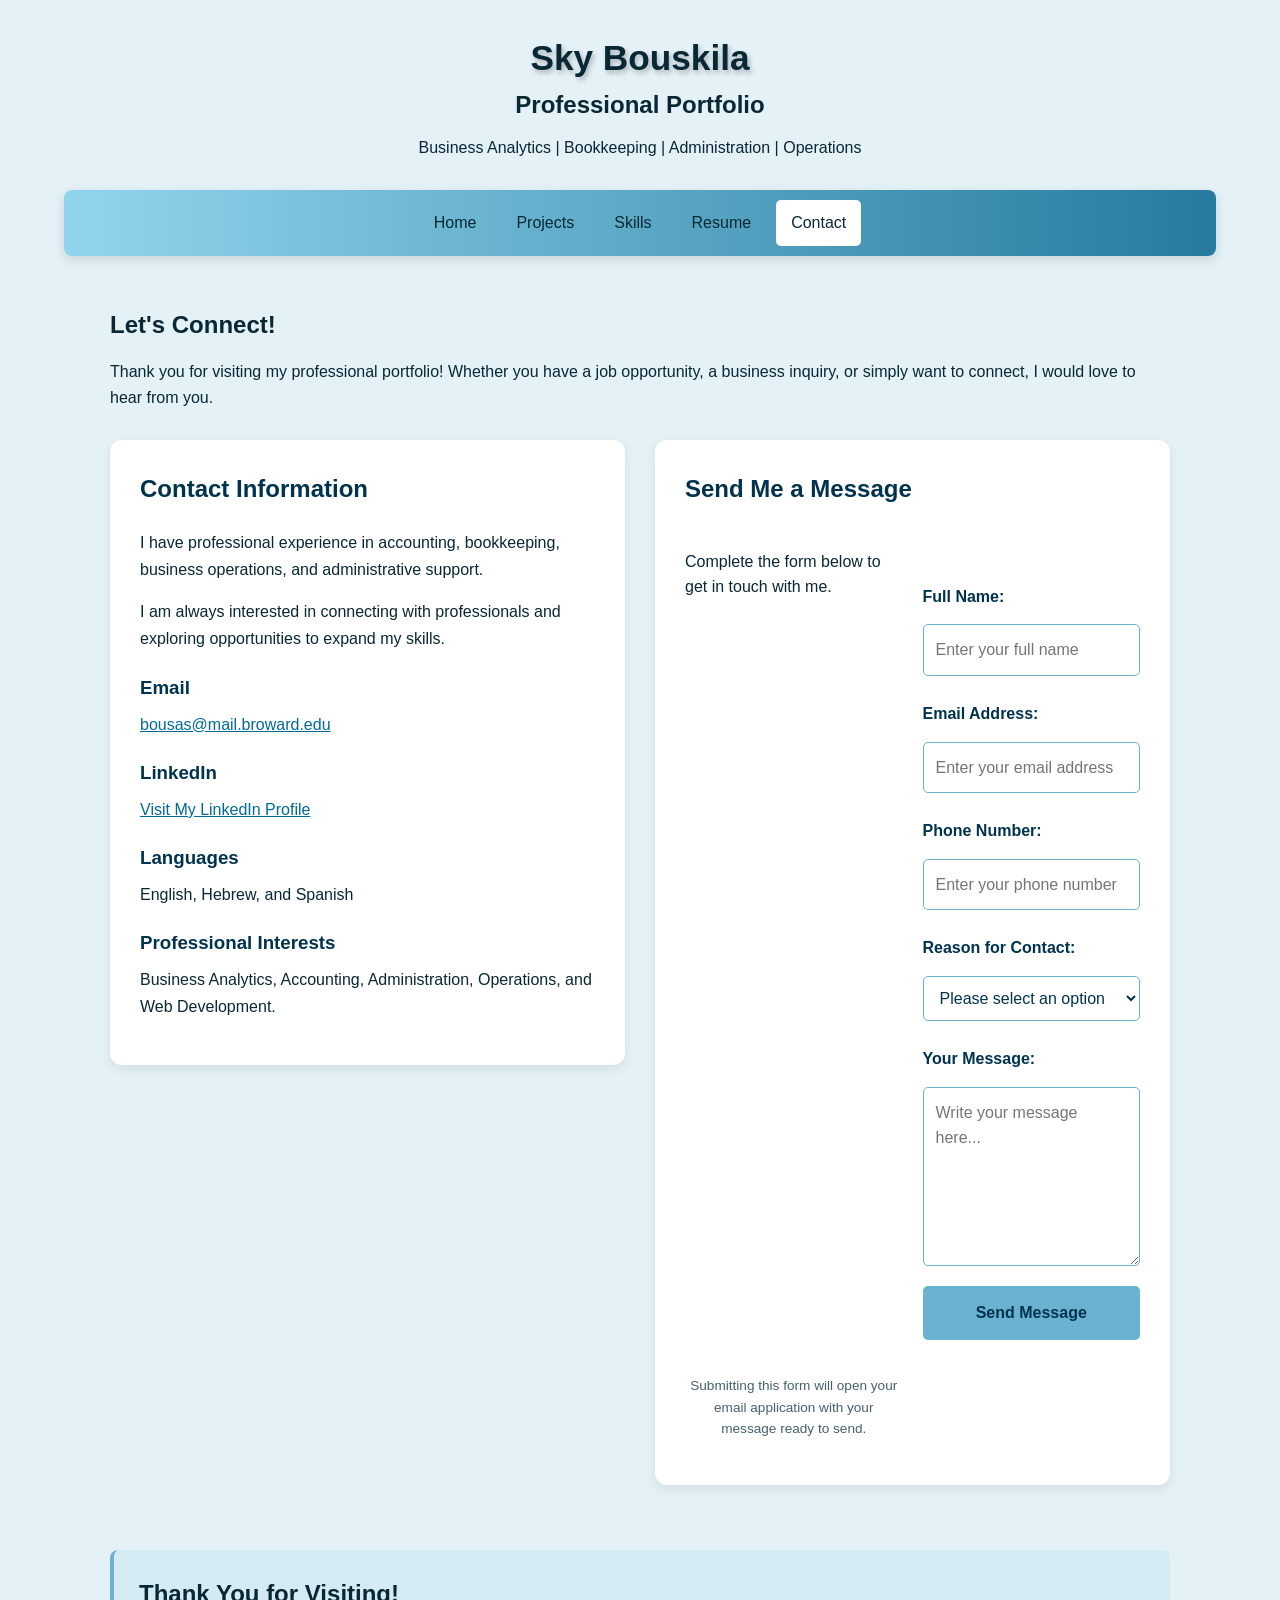
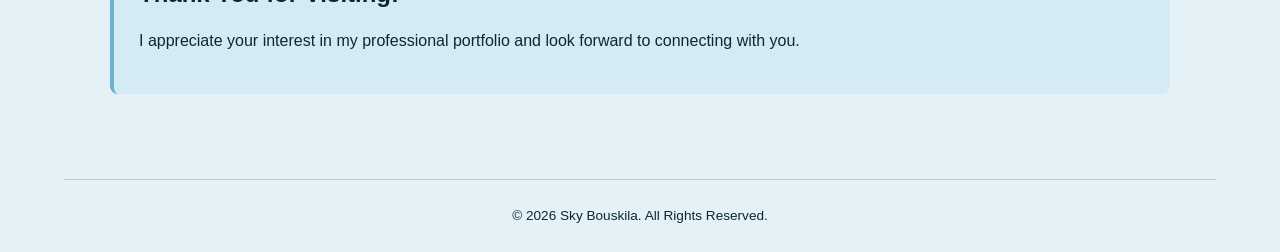
==== commit 4909b567: "Update contact.html" ====
--- a/contact.html
+++ b/contact.html
@@ -15,6 +15,8 @@
     <title>Sky Bouskila | Contact</title>
 
     <link rel="stylesheet" href="css/styles.css">
+   
+    <link rel="icon" type="image/png" href="images/favicon.png">
 
     <style>
         * {
--- a/css/styles.css
+++ b/css/styles.css
@@ -54,6 +54,7 @@
 
 header h1 {
     font-size: 2.2rem;
+    text-shadow: 2px 3px 5px rgba(0, 0, 0, 0.25);
 }
 
 header h2 {
@@ -66,10 +67,11 @@
 
 /* Navigation */
 nav {
-    background-color: #67afcb;
+    background: linear-gradient(90deg, #91d5ed, #267b9e);
     border-radius: 8px;
     margin-bottom: 25px;
     padding: 10px;
+    box-shadow: 0 4px 12px rgba(0, 0, 0, 0.12);
 }
 
 nav ul {
@@ -96,6 +98,10 @@
 nav a[aria-current="page"] {
     background-color: #ffffff;
     color: #092834;
+}
+
+nav a:hover {
+    opacity: 0.75;
 }
 
 /* Main Content */
